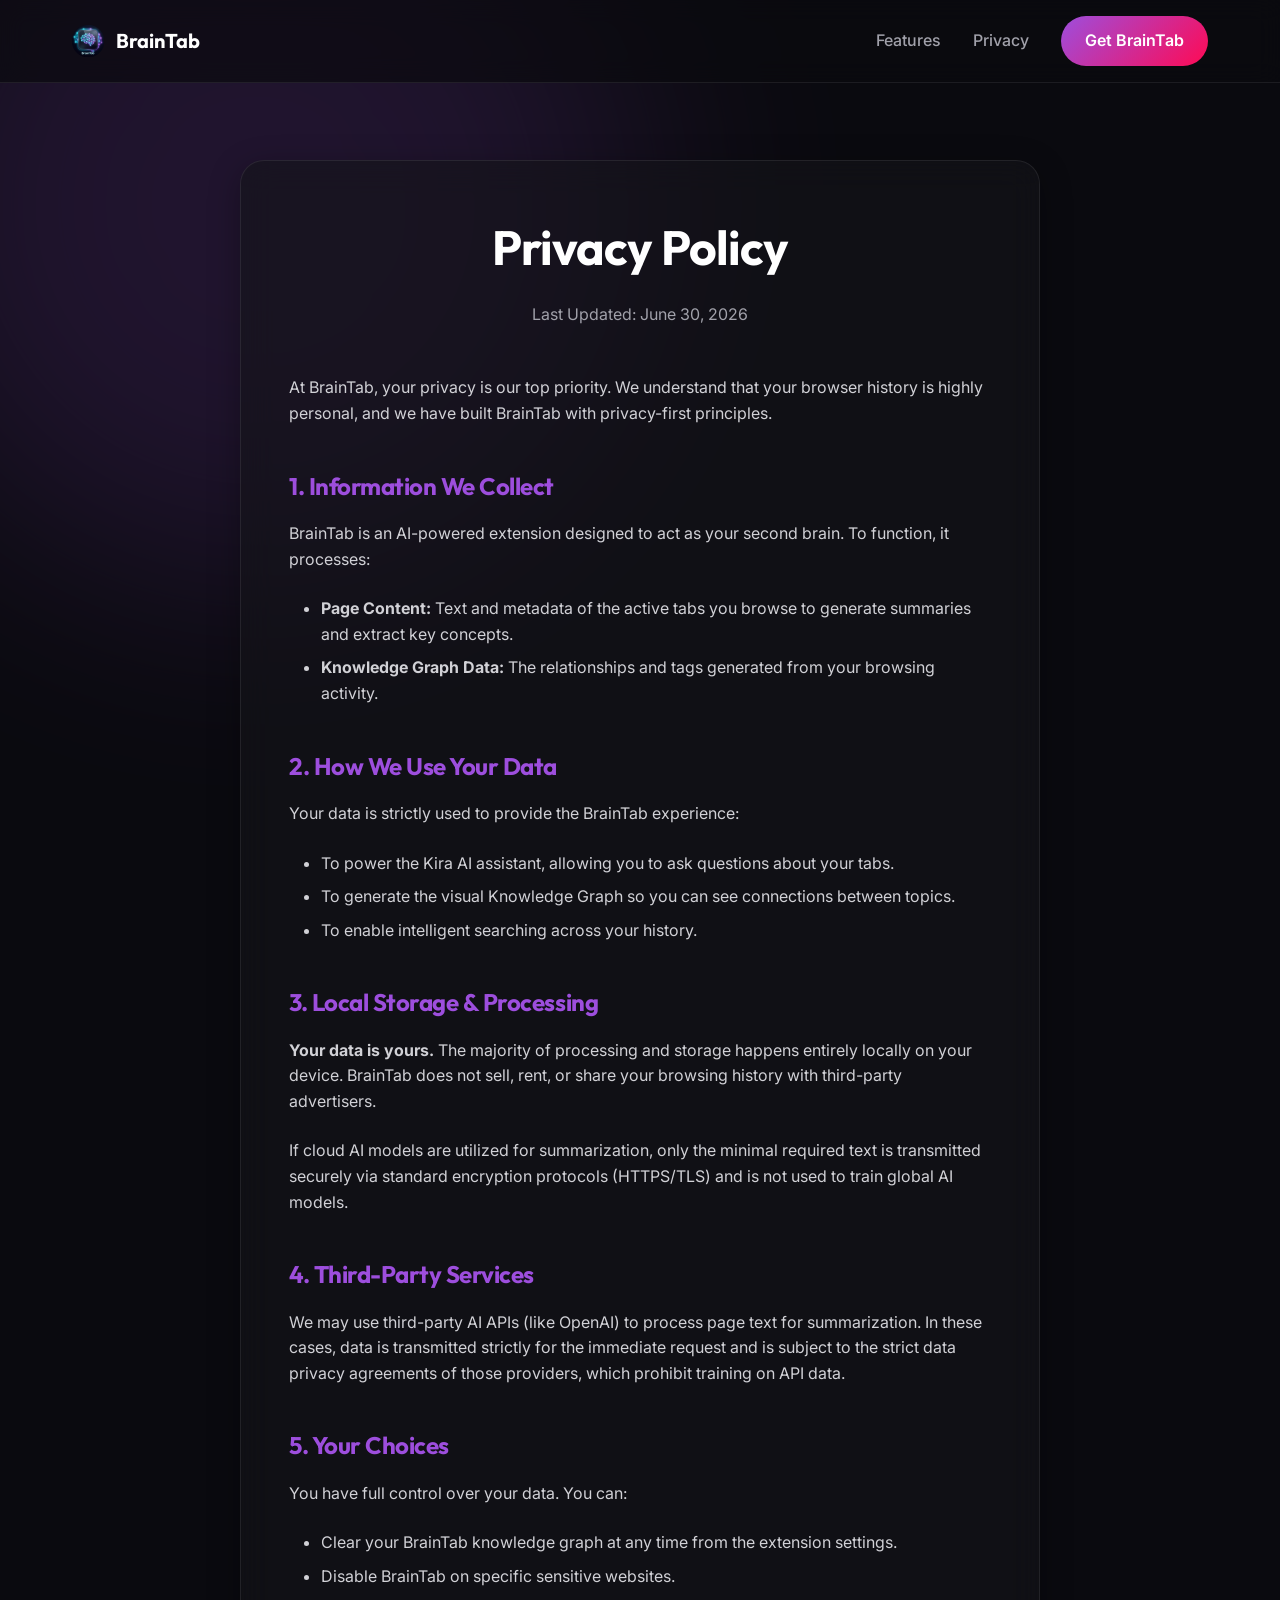
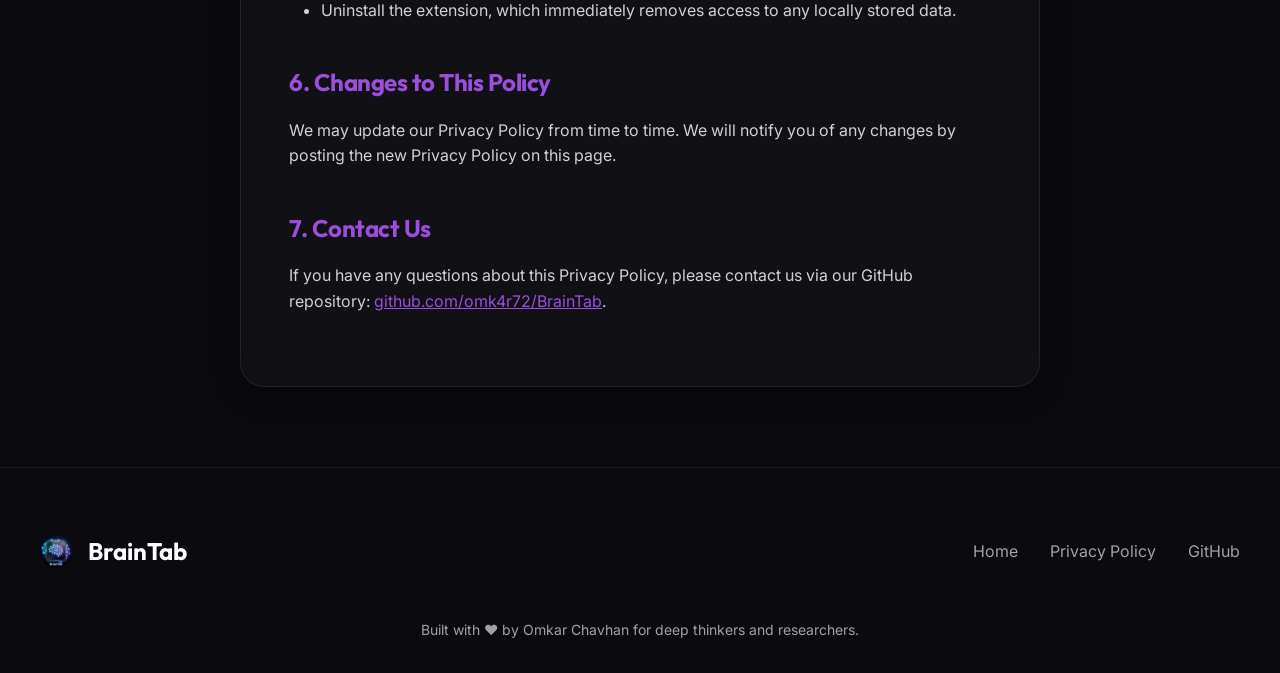
==== privacy.html @ 072ff5e4 "Add files via upload" ====
<!DOCTYPE html>
<html lang="en">
<head>
    <meta charset="UTF-8">
    <meta name="viewport" content="width=device-width, initial-scale=1.0">
    <title>Privacy Policy | BrainTab</title>
    <link rel="preconnect" href="https://fonts.googleapis.com">
    <link rel="preconnect" href="https://fonts.gstatic.com" crossorigin>
    <link href="https://fonts.googleapis.com/css2?family=Inter:wght@300;400;500;600&family=Outfit:wght@400;600;700;800&display=swap" rel="stylesheet">
    <link rel="stylesheet" href="styles.css">
    <link rel="icon" type="image/png" href="store_icon_128.png">
    <style>
        .privacy-content {
            max-width: 800px;
            margin: 10rem auto 5rem;
            padding: 3rem;
        }
        .privacy-content h1 {
            font-size: 3rem;
            margin-bottom: 1rem;
            text-align: center;
        }
        .privacy-content > p.last-updated {
            text-align: center;
            color: var(--text-secondary);
            margin-bottom: 3rem;
        }
        .privacy-content h2 {
            font-size: 1.5rem;
            margin-top: 2.5rem;
            margin-bottom: 1rem;
            color: var(--accent-purple);
        }
        .privacy-content p, .privacy-content ul {
            margin-bottom: 1.5rem;
            color: #d1d1d6;
        }
        .privacy-content ul {
            padding-left: 2rem;
        }
        .privacy-content li {
            margin-bottom: 0.5rem;
        }
    </style>
</head>
<body>
    <!-- Background glowing orbs -->
    <div class="glow-orb orb-1"></div>
    
    <nav class="navbar glass-effect">
        <div class="nav-content">
            <a href="index.html" class="logo" style="text-decoration: none; color: inherit;">
                <img src="store_icon_128.png" alt="BrainTab Logo" class="logo-img">
                <span class="logo-text">BrainTab</span>
            </a>
            <div class="nav-links">
                <a href="index.html#features">Features</a>
                <a href="privacy.html">Privacy</a>
                <a href="https://chrome.google.com/webstore" class="btn btn-primary nav-btn">Get BrainTab</a>
            </div>
        </div>
    </nav>

    <main>
        <section class="privacy-content glass-card animate-on-scroll">
            <h1>Privacy Policy</h1>
            <p class="last-updated">Last Updated: June 30, 2026</p>

            <p>At BrainTab, your privacy is our top priority. We understand that your browser history is highly personal, and we have built BrainTab with privacy-first principles.</p>

            <h2>1. Information We Collect</h2>
            <p>BrainTab is an AI-powered extension designed to act as your second brain. To function, it processes:</p>
            <ul>
                <li><strong>Page Content:</strong> Text and metadata of the active tabs you browse to generate summaries and extract key concepts.</li>
                <li><strong>Knowledge Graph Data:</strong> The relationships and tags generated from your browsing activity.</li>
            </ul>

            <h2>2. How We Use Your Data</h2>
            <p>Your data is strictly used to provide the BrainTab experience:</p>
            <ul>
                <li>To power the Kira AI assistant, allowing you to ask questions about your tabs.</li>
                <li>To generate the visual Knowledge Graph so you can see connections between topics.</li>
                <li>To enable intelligent searching across your history.</li>
            </ul>

            <h2>3. Local Storage & Processing</h2>
            <p><strong>Your data is yours.</strong> The majority of processing and storage happens entirely locally on your device. BrainTab does not sell, rent, or share your browsing history with third-party advertisers.</p>
            <p>If cloud AI models are utilized for summarization, only the minimal required text is transmitted securely via standard encryption protocols (HTTPS/TLS) and is not used to train global AI models.</p>

            <h2>4. Third-Party Services</h2>
            <p>We may use third-party AI APIs (like OpenAI) to process page text for summarization. In these cases, data is transmitted strictly for the immediate request and is subject to the strict data privacy agreements of those providers, which prohibit training on API data.</p>

            <h2>5. Your Choices</h2>
            <p>You have full control over your data. You can:</p>
            <ul>
                <li>Clear your BrainTab knowledge graph at any time from the extension settings.</li>
                <li>Disable BrainTab on specific sensitive websites.</li>
                <li>Uninstall the extension, which immediately removes access to any locally stored data.</li>
            </ul>

            <h2>6. Changes to This Policy</h2>
            <p>We may update our Privacy Policy from time to time. We will notify you of any changes by posting the new Privacy Policy on this page.</p>

            <h2>7. Contact Us</h2>
            <p>If you have any questions about this Privacy Policy, please contact us via our GitHub repository: <a href="https://github.com/omk4r72/BrainTab" style="color: var(--accent-purple);">github.com/omk4r72/BrainTab</a>.</p>
        </section>
    </main>

    <footer class="footer">
        <div class="footer-content">
            <div class="footer-brand">
                <img src="store_icon_128.png" alt="BrainTab Logo" width="32">
                <span>BrainTab</span>
            </div>
            <div class="footer-links">
                <a href="index.html">Home</a>
                <a href="privacy.html">Privacy Policy</a>
                <a href="https://github.com/omk4r72/BrainTab">GitHub</a>
            </div>
        </div>
        <div class="footer-bottom">
            <p>Built with ❤️ by Omkar Chavhan for deep thinkers and researchers.</p>
        </div>
    </footer>

    <script src="script.js"></script>
</body>
</html>
---- styles.css ----
:root {
    --bg-dark: #0a0a0f;
    --card-bg: rgba(20, 20, 25, 0.6);
    --card-border: rgba(255, 255, 255, 0.08);
    --text-primary: #ffffff;
    --text-secondary: #a1a1aa;
    --accent-purple: #9d4edd;
    --accent-pink: #ff0a54;
    --gradient-primary: linear-gradient(135deg, #9d4edd, #ff0a54);
    --font-heading: 'Outfit', sans-serif;
    --font-body: 'Inter', sans-serif;
}

* {
    margin: 0;
    padding: 0;
    box-sizing: border-box;
}

body {
    background-color: var(--bg-dark);
    color: var(--text-primary);
    font-family: var(--font-body);
    line-height: 1.6;
    overflow-x: hidden;
}

/* Background Effects */
.glow-orb {
    position: absolute;
    width: 60vw;
    height: 60vw;
    border-radius: 50%;
    filter: blur(120px);
    z-index: -1;
    opacity: 0.15;
    pointer-events: none;
}

.orb-1 {
    top: -20vh;
    left: -10vw;
    background: var(--accent-purple);
}

.orb-2 {
    bottom: -20vh;
    right: -10vw;
    background: var(--accent-pink);
}

/* Typography */
h1, h2, h3 {
    font-family: var(--font-heading);
    letter-spacing: -0.02em;
}

.text-gradient {
    background: var(--gradient-primary);
    -webkit-background-clip: text;
    -webkit-text-fill-color: transparent;
    background-clip: text;
    color: transparent;
}

/* Glassmorphism Utilities */
.glass-effect {
    background: rgba(10, 10, 15, 0.7);
    backdrop-filter: blur(12px);
    -webkit-backdrop-filter: blur(12px);
    border-bottom: 1px solid var(--card-border);
}

.glass-card {
    background: var(--card-bg);
    backdrop-filter: blur(16px);
    -webkit-backdrop-filter: blur(16px);
    border: 1px solid var(--card-border);
    border-radius: 24px;
    box-shadow: 0 8px 32px 0 rgba(0, 0, 0, 0.3);
}

/* Navigation */
.navbar {
    position: fixed;
    top: 0;
    width: 100%;
    z-index: 100;
}

.nav-content {
    max-width: 1200px;
    margin: 0 auto;
    padding: 1rem 2rem;
    display: flex;
    justify-content: space-between;
    align-items: center;
}

.logo {
    display: flex;
    align-items: center;
    gap: 0.75rem;
}

.logo-img {
    width: 32px;
    height: 32px;
}

.logo-text {
    font-family: var(--font-heading);
    font-weight: 700;
    font-size: 1.25rem;
}

.nav-links {
    display: flex;
    align-items: center;
    gap: 2rem;
}

.nav-links a:not(.btn) {
    color: var(--text-secondary);
    text-decoration: none;
    font-weight: 500;
    transition: color 0.3s ease;
}

.nav-links a:not(.btn):hover {
    color: var(--text-primary);
}

/* Buttons */
.btn {
    display: inline-flex;
    align-items: center;
    justify-content: center;
    gap: 0.5rem;
    padding: 0.75rem 1.5rem;
    border-radius: 9999px;
    font-weight: 600;
    text-decoration: none;
    transition: all 0.3s ease;
    cursor: pointer;
}

.btn-primary {
    background: var(--gradient-primary);
    color: white;
    border: none;
}

.btn-primary:hover {
    transform: translateY(-2px);
    box-shadow: 0 10px 25px rgba(157, 78, 221, 0.4);
}

.btn-large {
    padding: 1rem 2rem;
    font-size: 1.125rem;
}

/* Hero Section */
.hero {
    max-width: 1200px;
    margin: 0 auto;
    padding: 10rem 2rem 5rem;
    text-align: center;
    display: flex;
    flex-direction: column;
    align-items: center;
}

.hero-badge {
    display: inline-flex;
    align-items: center;
    gap: 0.5rem;
    padding: 0.5rem 1rem;
    background: rgba(157, 78, 221, 0.1);
    border: 1px solid rgba(157, 78, 221, 0.3);
    border-radius: 9999px;
    font-size: 0.875rem;
    font-weight: 500;
    color: #e0aaff;
    margin-bottom: 2rem;
}

.hero-title {
    font-size: clamp(3rem, 6vw, 5rem);
    font-weight: 800;
    line-height: 1.1;
    margin-bottom: 1.5rem;
    max-width: 900px;
}

.hero-subtitle {
    font-size: 1.25rem;
    color: var(--text-secondary);
    max-width: 600px;
    margin-bottom: 3rem;
}

.hero-image-container {
    margin-top: 4rem;
    padding: 1rem;
    width: 100%;
    max-width: 1000px;
}

.hero-image {
    width: 100%;
    height: auto;
    border-radius: 12px;
    display: block;
}

/* Features */
.features {
    max-width: 1200px;
    margin: 0 auto;
    padding: 5rem 2rem;
}

.section-header {
    text-align: center;
    margin-bottom: 4rem;
}

.section-title {
    font-size: 2.5rem;
    margin-bottom: 1rem;
}

.section-desc {
    color: var(--text-secondary);
    font-size: 1.125rem;
}

.bento-grid {
    display: grid;
    grid-template-columns: repeat(2, 1fr);
    gap: 2rem;
}

.bento-card {
    padding: 2.5rem;
    overflow: hidden;
    transition: transform 0.3s ease;
}

.bento-card:hover {
    transform: translateY(-5px);
}

.col-span-2 {
    grid-column: span 2;
}

.col-span-full {
    grid-column: 1 / -1;
}

.card-content {
    display: flex;
    align-items: center;
    gap: 3rem;
}

.card-content.row-reverse {
    flex-direction: row-reverse;
}

.card-text {
    flex: 1;
}

.card-text h3 {
    font-size: 2rem;
    margin-bottom: 1rem;
}

.card-text p {
    color: var(--text-secondary);
    font-size: 1.125rem;
}

.card-visual {
    flex: 1;
    border-radius: 12px;
    overflow: hidden;
    box-shadow: 0 10px 30px rgba(0,0,0,0.5);
    border: 1px solid var(--card-border);
}

.card-visual img {
    width: 100%;
    height: auto;
    display: block;
}

.auto-tag-card {
    display: flex;
    flex-direction: column;
    align-items: center;
    justify-content: center;
    text-align: center;
}

.auto-tag-card h3 {
    font-size: 2rem;
    margin-bottom: 1rem;
}

.auto-tag-card p {
    color: var(--text-secondary);
    font-size: 1.125rem;
    max-width: 700px;
    margin: 0 auto 2rem;
}

.tags-container {
    display: flex;
    gap: 1rem;
    flex-wrap: wrap;
    justify-content: center;
}

.tag {
    background: rgba(255, 255, 255, 0.05);
    border: 1px solid var(--card-border);
    padding: 0.5rem 1rem;
    border-radius: 9999px;
    font-family: var(--font-heading);
    font-weight: 600;
    color: #e0aaff;
}

/* Bottom CTA */
.bottom-cta {
    max-width: 800px;
    margin: 5rem auto 10rem;
    padding: 0 2rem;
}

.cta-card {
    padding: 4rem 2rem;
    text-align: center;
}

.cta-card h2 {
    font-size: 3rem;
    margin-bottom: 1rem;
}

.cta-card p {
    color: var(--text-secondary);
    font-size: 1.25rem;
    margin-bottom: 2.5rem;
}

/* Footer */
.footer {
    border-top: 1px solid var(--card-border);
    padding: 4rem 2rem 2rem;
    margin-top: 5rem;
}

.footer-content {
    max-width: 1200px;
    margin: 0 auto;
    display: flex;
    justify-content: space-between;
    align-items: center;
    margin-bottom: 3rem;
}

.footer-brand {
    display: flex;
    align-items: center;
    gap: 1rem;
    font-family: var(--font-heading);
    font-weight: 700;
    font-size: 1.5rem;
}

.footer-links {
    display: flex;
    gap: 2rem;
}

.footer-links a {
    color: var(--text-secondary);
    text-decoration: none;
    transition: color 0.3s ease;
}

.footer-links a:hover {
    color: var(--text-primary);
}

.footer-bottom {
    text-align: center;
    color: var(--text-secondary);
    font-size: 0.875rem;
}

/* Animations */
.animate-on-scroll {
    opacity: 0;
    transform: translateY(30px);
    transition: opacity 0.8s ease-out, transform 0.8s ease-out;
}

.animate-on-scroll.visible {
    opacity: 1;
    transform: translateY(0);
}

/* Responsive */
@media (max-width: 768px) {
    .nav-links a:not(.btn) {
        display: none;
    }
    
    .card-content {
        flex-direction: column !important;
    }
    
    .hero-title {
        font-size: 2.5rem;
    }
    
    .bento-grid {
        grid-template-columns: 1fr;
    }
    
    .col-span-2 {
        grid-column: auto;
    }
}
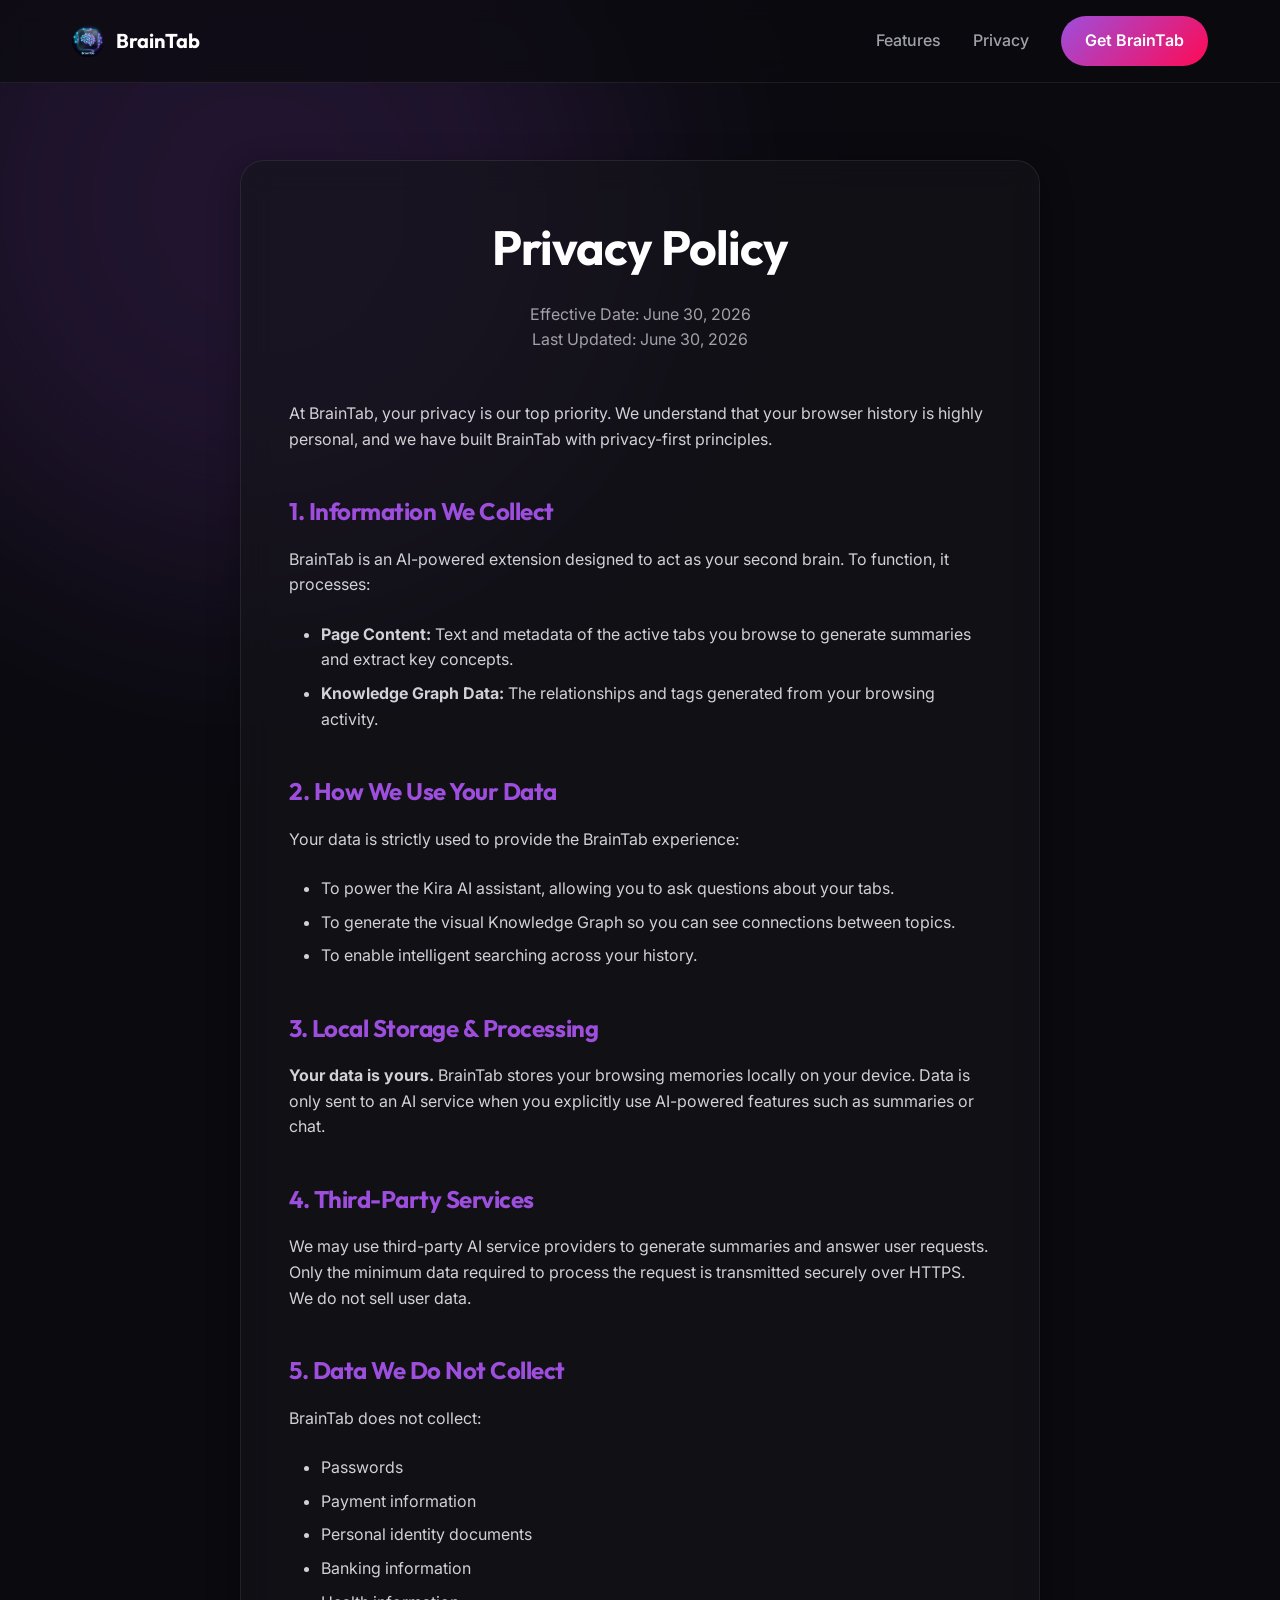
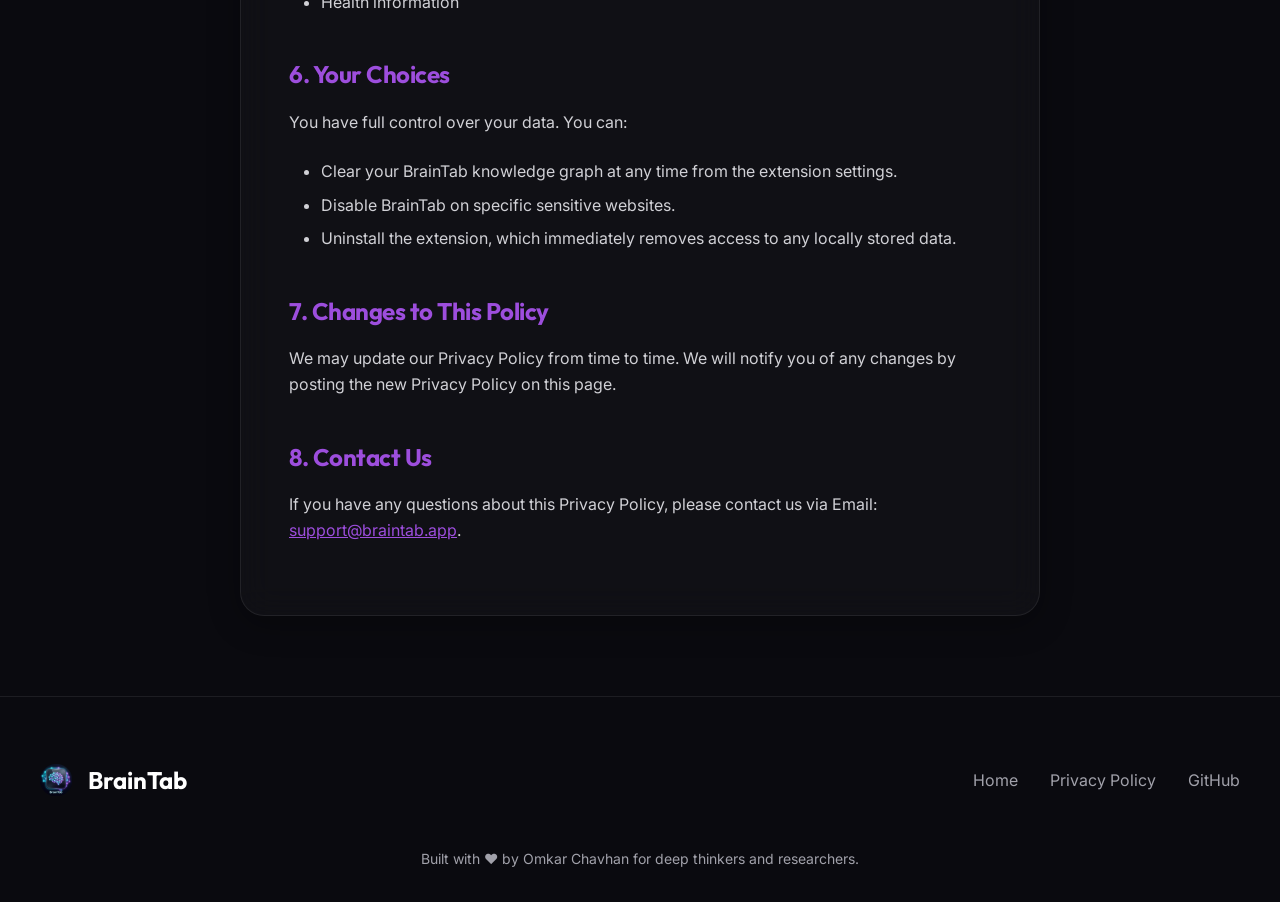
==== commit b1c7eeb4: "Update privacy.html" ====
--- a/privacy.html
+++ b/privacy.html
@@ -64,7 +64,7 @@
     <main>
         <section class="privacy-content glass-card animate-on-scroll">
             <h1>Privacy Policy</h1>
-            <p class="last-updated">Last Updated: June 30, 2026</p>
+            <p class="last-updated">Effective Date: June 30, 2026<br>Last Updated: June 30, 2026</p>
 
             <p>At BrainTab, your privacy is our top priority. We understand that your browser history is highly personal, and we have built BrainTab with privacy-first principles.</p>
 
@@ -84,13 +84,22 @@
             </ul>
 
             <h2>3. Local Storage & Processing</h2>
-            <p><strong>Your data is yours.</strong> The majority of processing and storage happens entirely locally on your device. BrainTab does not sell, rent, or share your browsing history with third-party advertisers.</p>
-            <p>If cloud AI models are utilized for summarization, only the minimal required text is transmitted securely via standard encryption protocols (HTTPS/TLS) and is not used to train global AI models.</p>
+            <p><strong>Your data is yours.</strong> BrainTab stores your browsing memories locally on your device. Data is only sent to an AI service when you explicitly use AI-powered features such as summaries or chat.</p>
 
             <h2>4. Third-Party Services</h2>
-            <p>We may use third-party AI APIs (like OpenAI) to process page text for summarization. In these cases, data is transmitted strictly for the immediate request and is subject to the strict data privacy agreements of those providers, which prohibit training on API data.</p>
+            <p>We may use third-party AI service providers to generate summaries and answer user requests. Only the minimum data required to process the request is transmitted securely over HTTPS. We do not sell user data.</p>
 
-            <h2>5. Your Choices</h2>
+            <h2>5. Data We Do Not Collect</h2>
+            <p>BrainTab does not collect:</p>
+            <ul>
+                <li>Passwords</li>
+                <li>Payment information</li>
+                <li>Personal identity documents</li>
+                <li>Banking information</li>
+                <li>Health information</li>
+            </ul>
+
+            <h2>6. Your Choices</h2>
             <p>You have full control over your data. You can:</p>
             <ul>
                 <li>Clear your BrainTab knowledge graph at any time from the extension settings.</li>
@@ -98,11 +107,11 @@
                 <li>Uninstall the extension, which immediately removes access to any locally stored data.</li>
             </ul>
 
-            <h2>6. Changes to This Policy</h2>
+            <h2>7. Changes to This Policy</h2>
             <p>We may update our Privacy Policy from time to time. We will notify you of any changes by posting the new Privacy Policy on this page.</p>
 
-            <h2>7. Contact Us</h2>
-            <p>If you have any questions about this Privacy Policy, please contact us via our GitHub repository: <a href="https://github.com/omk4r72/BrainTab" style="color: var(--accent-purple);">github.com/omk4r72/BrainTab</a>.</p>
+            <h2>8. Contact Us</h2>
+            <p>If you have any questions about this Privacy Policy, please contact us via Email: <a href="mailto:support@braintab.app" style="color: var(--accent-purple);">support@braintab.app</a>.</p>
         </section>
     </main>
 
